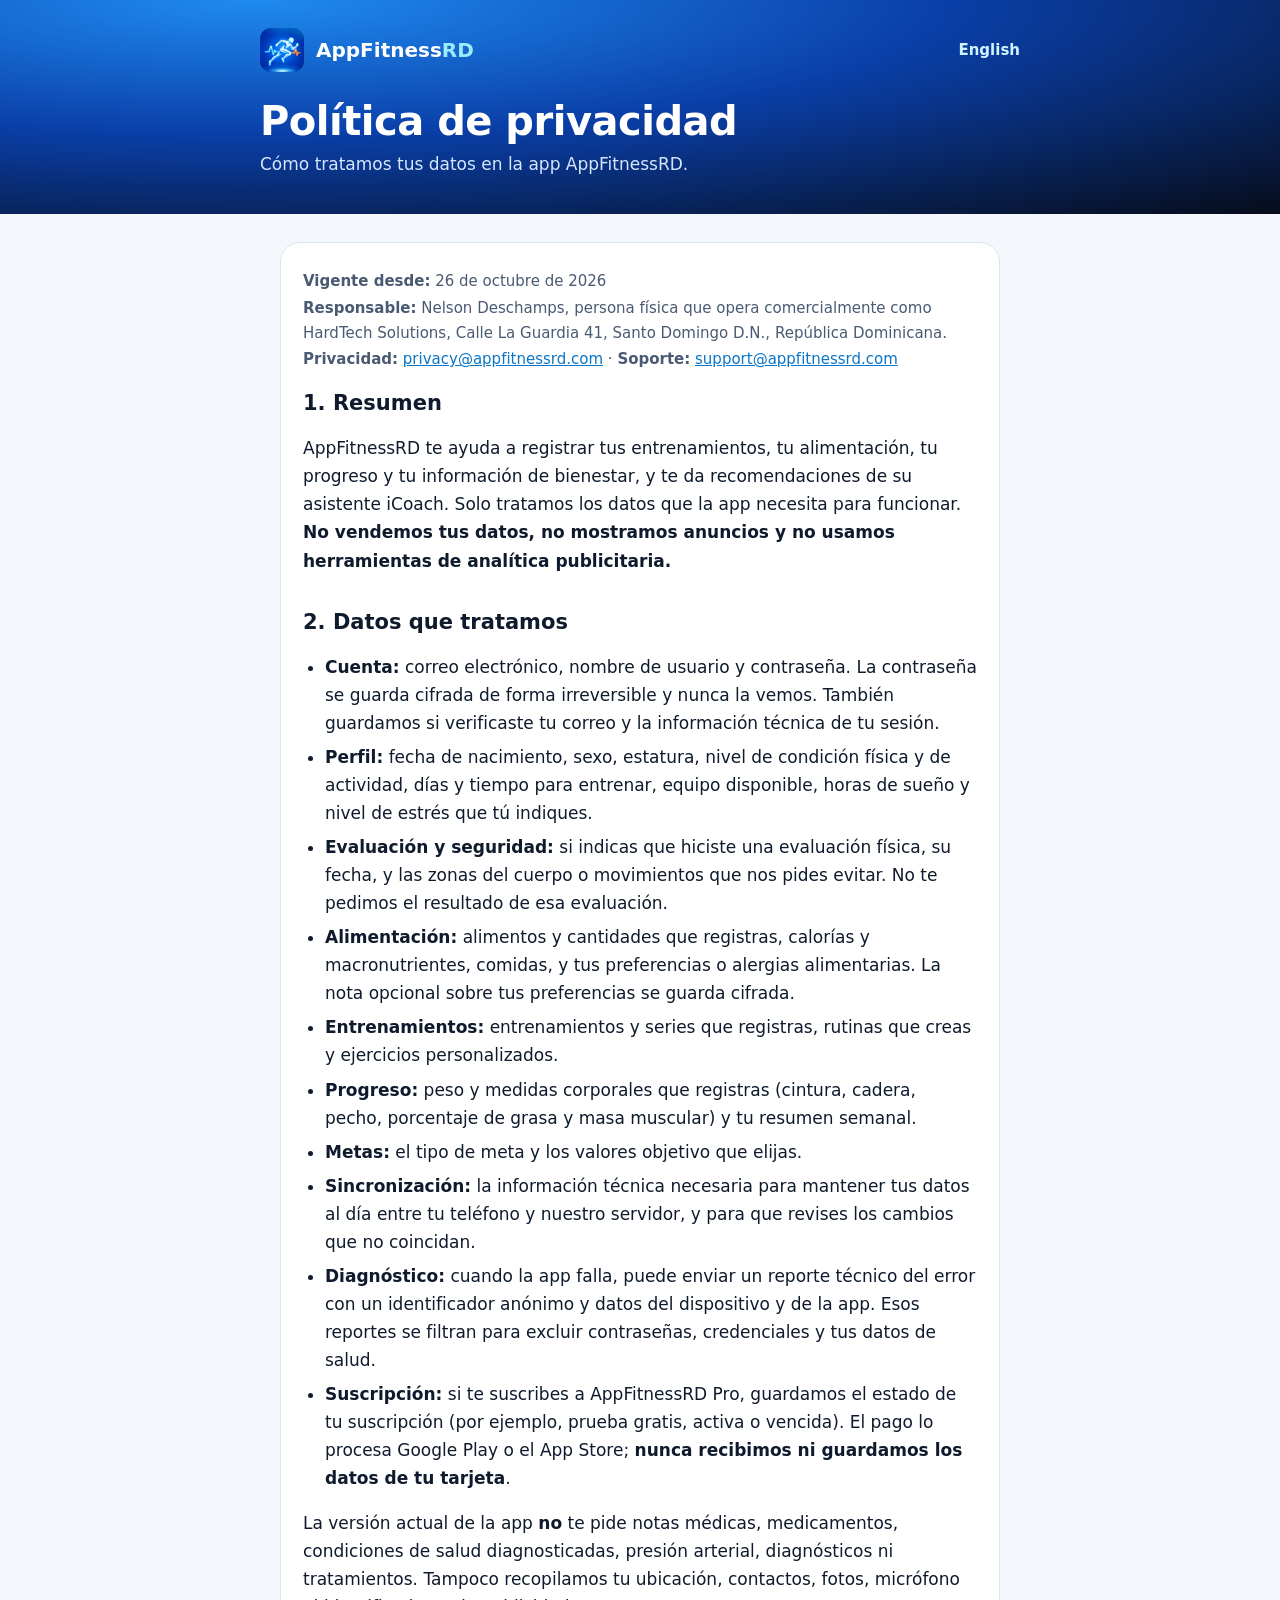
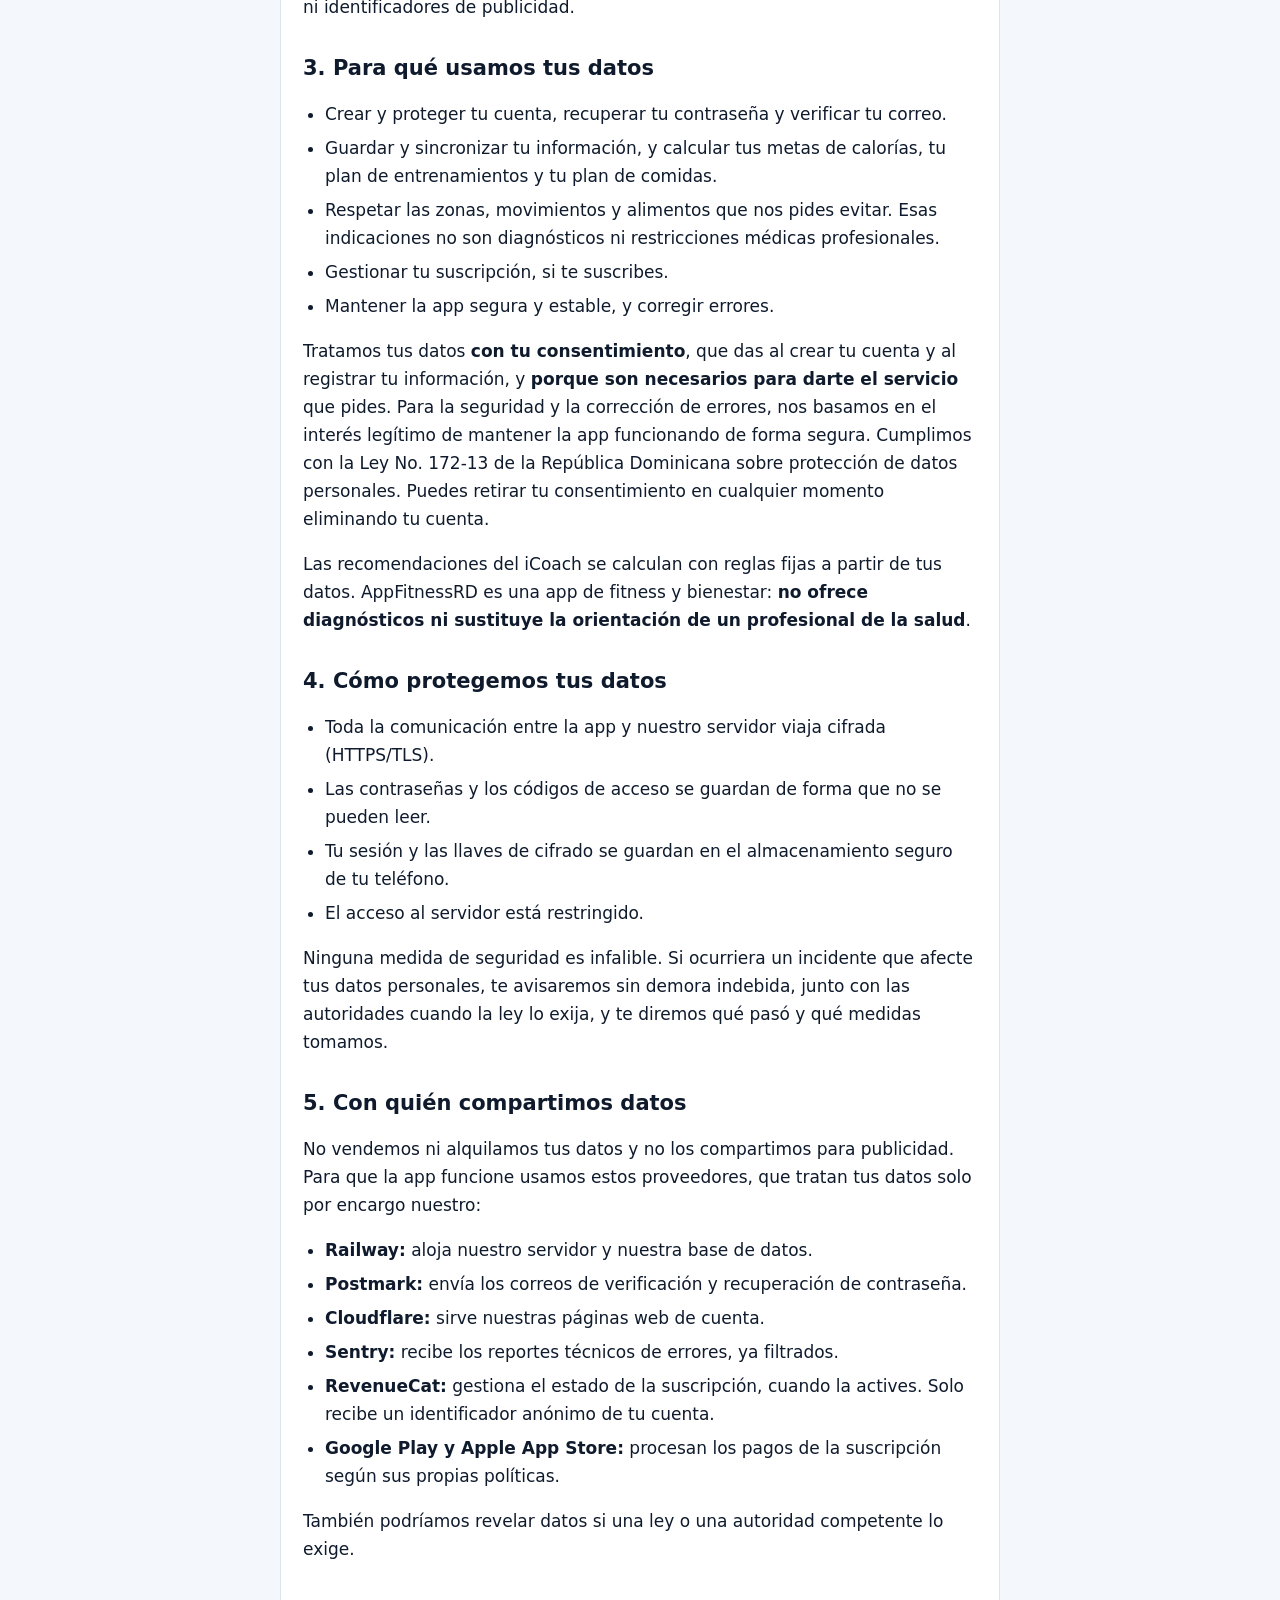
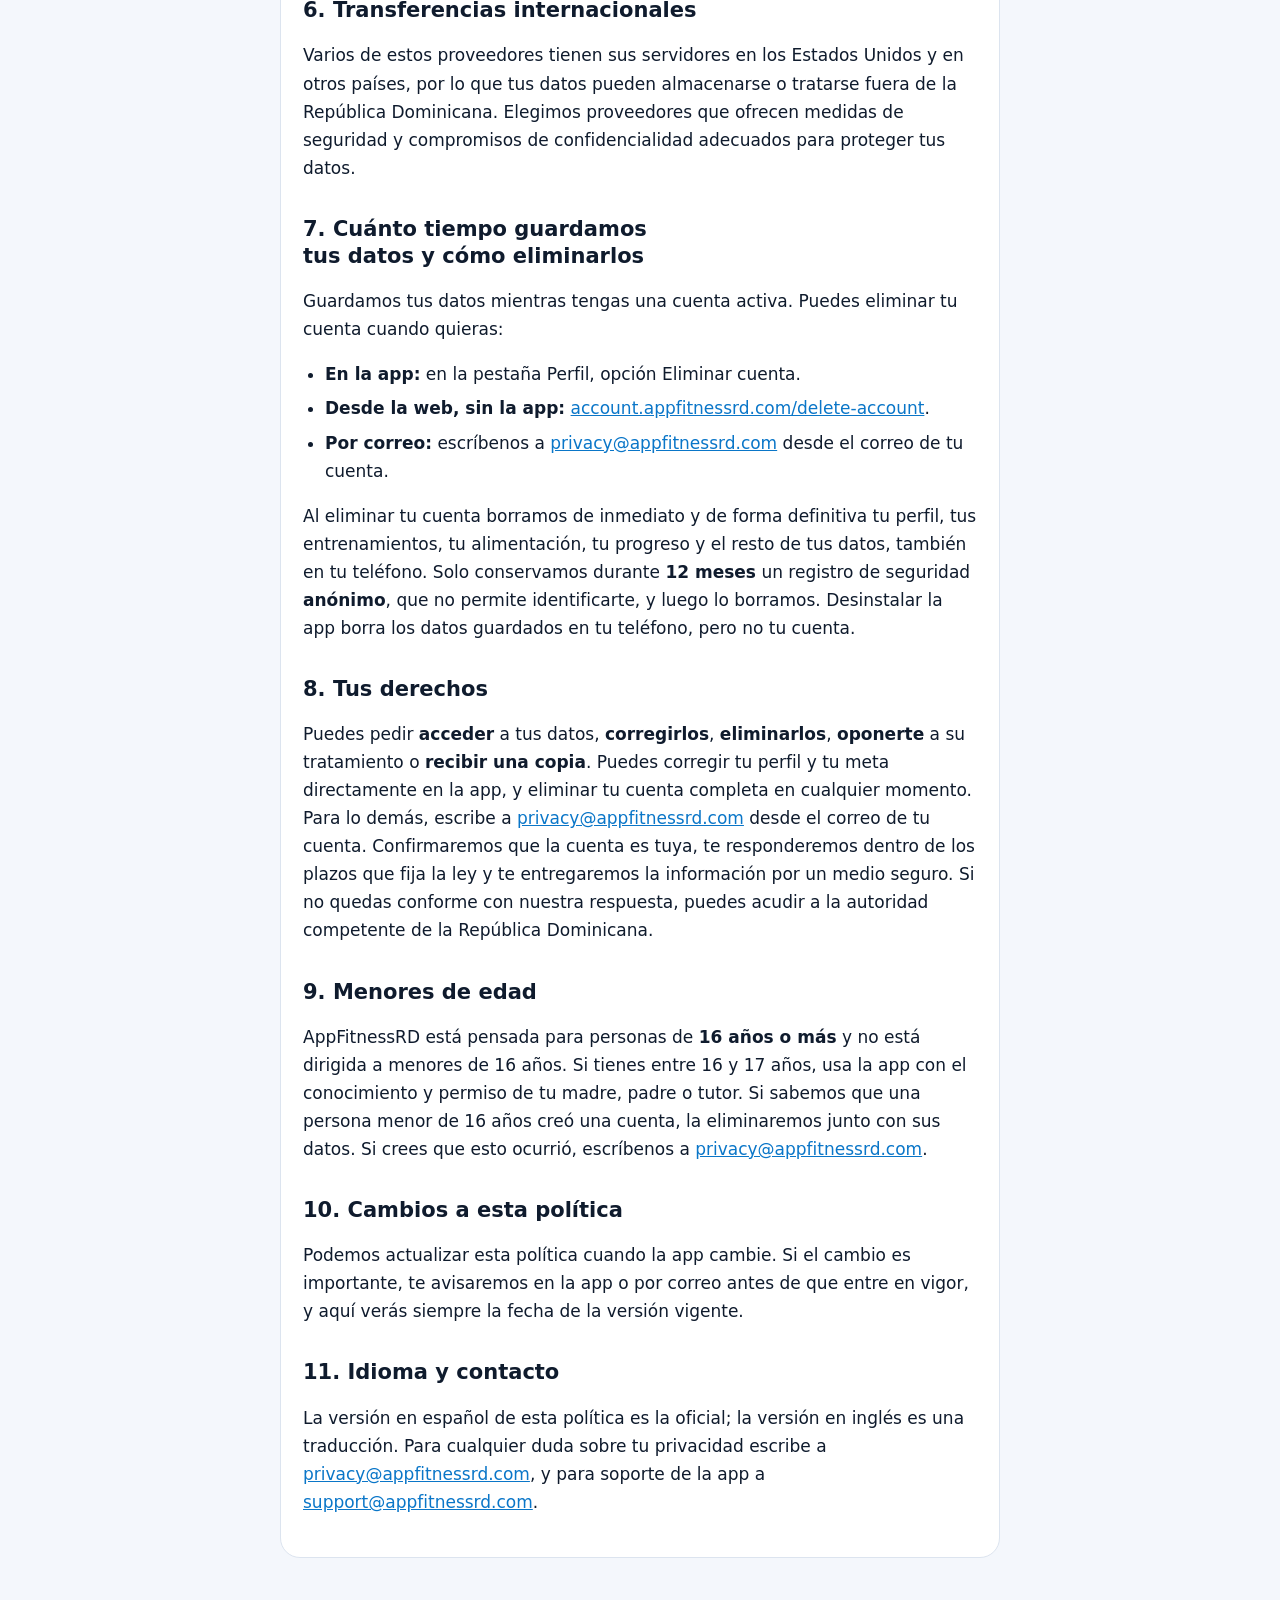
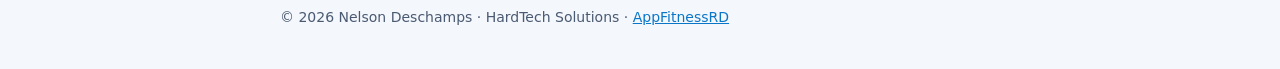
==== privacidad/index.html @ 97ac4ba0 "Publish AppFitnessRD site with the privacy policy (ES/EN) Co-Authored-By: Claude Opus 5.5 <noreply@a" ====
<!doctype html>
<html lang="es">
<head>
<meta charset="utf-8">
<meta name="viewport" content="width=device-width, initial-scale=1, viewport-fit=cover">
<title>Política de privacidad · AppFitnessRD</title>
<meta name="description" content="Política de privacidad de AppFitnessRD: qué datos tratamos, para qué, con quién y cuáles son tus derechos.">
<link rel="icon" href="/img/icono.png">
<link rel="alternate" hreflang="en" href="https://appfitnessrd.com/en/privacy/">
<link rel="stylesheet" href="/estilo.css">
</head>
<body>
<header class="hero">
  <div class="hero-inner">
    <a class="lang" href="/en/privacy/" hreflang="en">English</a>
    <a class="brand" href="/"><img src="/img/icono.png" alt=""><span>AppFitness<b>RD</b></span></a>
    <h1>Política de privacidad</h1>
    <p>Cómo tratamos tus datos en la app AppFitnessRD.</p>
  </div>
</header>
<main>
<article class="card">
  <div class="meta">
    <div><strong>Vigente desde:</strong> 26 de octubre de 2026</div>
    <div><strong>Responsable:</strong> Nelson Deschamps, persona física que opera comercialmente como HardTech Solutions, Calle La Guardia 41, Santo Domingo D.N., República Dominicana.</div>
    <div><strong>Privacidad:</strong> <a href="mailto:privacy@appfitnessrd.com">privacy@appfitnessrd.com</a> · <strong>Soporte:</strong> <a href="mailto:support@appfitnessrd.com">support@appfitnessrd.com</a></div>
  </div>

  <h2>1. Resumen</h2>
  <p>AppFitnessRD te ayuda a registrar tus entrenamientos, tu alimentación, tu progreso y tu información de bienestar, y te da recomendaciones de su asistente iCoach. Solo tratamos los datos que la app necesita para funcionar. <strong>No vendemos tus datos, no mostramos anuncios y no usamos herramientas de analítica publicitaria.</strong></p>

  <h2>2. Datos que tratamos</h2>
  <ul>
    <li><strong>Cuenta:</strong> correo electrónico, nombre de usuario y contraseña. La contraseña se guarda cifrada de forma irreversible y nunca la vemos. También guardamos si verificaste tu correo y la información técnica de tu sesión.</li>
    <li><strong>Perfil:</strong> fecha de nacimiento, sexo, estatura, nivel de condición física y de actividad, días y tiempo para entrenar, equipo disponible, horas de sueño y nivel de estrés que tú indiques.</li>
    <li><strong>Evaluación y seguridad:</strong> si indicas que hiciste una evaluación física, su fecha, y las zonas del cuerpo o movimientos que nos pides evitar. No te pedimos el resultado de esa evaluación.</li>
    <li><strong>Alimentación:</strong> alimentos y cantidades que registras, calorías y macronutrientes, comidas, y tus preferencias o alergias alimentarias. La nota opcional sobre tus preferencias se guarda cifrada.</li>
    <li><strong>Entrenamientos:</strong> entrenamientos y series que registras, rutinas que creas y ejercicios personalizados.</li>
    <li><strong>Progreso:</strong> peso y medidas corporales que registras (cintura, cadera, pecho, porcentaje de grasa y masa muscular) y tu resumen semanal.</li>
    <li><strong>Metas:</strong> el tipo de meta y los valores objetivo que elijas.</li>
    <li><strong>Sincronización:</strong> la información técnica necesaria para mantener tus datos al día entre tu teléfono y nuestro servidor, y para que revises los cambios que no coincidan.</li>
    <li><strong>Diagnóstico:</strong> cuando la app falla, puede enviar un reporte técnico del error con un identificador anónimo y datos del dispositivo y de la app. Esos reportes se filtran para excluir contraseñas, credenciales y tus datos de salud.</li>
    <li><strong>Suscripción:</strong> si te suscribes a AppFitnessRD Pro, guardamos el estado de tu suscripción (por ejemplo, prueba gratis, activa o vencida). El pago lo procesa Google Play o el App Store; <strong>nunca recibimos ni guardamos los datos de tu tarjeta</strong>.</li>
  </ul>
  <p>La versión actual de la app <strong>no</strong> te pide notas médicas, medicamentos, condiciones de salud diagnosticadas, presión arterial, diagnósticos ni tratamientos. Tampoco recopilamos tu ubicación, contactos, fotos, micrófono ni identificadores de publicidad.</p>

  <h2>3. Para qué usamos tus datos</h2>
  <ul>
    <li>Crear y proteger tu cuenta, recuperar tu contraseña y verificar tu correo.</li>
    <li>Guardar y sincronizar tu información, y calcular tus metas de calorías, tu plan de entrenamientos y tu plan de comidas.</li>
    <li>Respetar las zonas, movimientos y alimentos que nos pides evitar. Esas indicaciones no son diagnósticos ni restricciones médicas profesionales.</li>
    <li>Gestionar tu suscripción, si te suscribes.</li>
    <li>Mantener la app segura y estable, y corregir errores.</li>
  </ul>
  <p>Tratamos tus datos <strong>con tu consentimiento</strong>, que das al crear tu cuenta y al registrar tu información, y <strong>porque son necesarios para darte el servicio</strong> que pides. Para la seguridad y la corrección de errores, nos basamos en el interés legítimo de mantener la app funcionando de forma segura. Cumplimos con la Ley No. 172-13 de la República Dominicana sobre protección de datos personales. Puedes retirar tu consentimiento en cualquier momento eliminando tu cuenta.</p>
  <p>Las recomendaciones del iCoach se calculan con reglas fijas a partir de tus datos. AppFitnessRD es una app de fitness y bienestar: <strong>no ofrece diagnósticos ni sustituye la orientación de un profesional de la salud</strong>.</p>

  <h2>4. Cómo protegemos tus datos</h2>
  <ul>
    <li>Toda la comunicación entre la app y nuestro servidor viaja cifrada (HTTPS/TLS).</li>
    <li>Las contraseñas y los códigos de acceso se guardan de forma que no se pueden leer.</li>
    <li>Tu sesión y las llaves de cifrado se guardan en el almacenamiento seguro de tu teléfono.</li>
    <li>El acceso al servidor está restringido.</li>
  </ul>
  <p>Ninguna medida de seguridad es infalible. Si ocurriera un incidente que afecte tus datos personales, te avisaremos sin demora indebida, junto con las autoridades cuando la ley lo exija, y te diremos qué pasó y qué medidas tomamos.</p>

  <h2>5. Con quién compartimos datos</h2>
  <p>No vendemos ni alquilamos tus datos y no los compartimos para publicidad. Para que la app funcione usamos estos proveedores, que tratan tus datos solo por encargo nuestro:</p>
  <ul>
    <li><strong>Railway:</strong> aloja nuestro servidor y nuestra base de datos.</li>
    <li><strong>Postmark:</strong> envía los correos de verificación y recuperación de contraseña.</li>
    <li><strong>Cloudflare:</strong> sirve nuestras páginas web de cuenta.</li>
    <li><strong>Sentry:</strong> recibe los reportes técnicos de errores, ya filtrados.</li>
    <li><strong>RevenueCat:</strong> gestiona el estado de la suscripción, cuando la actives. Solo recibe un identificador anónimo de tu cuenta.</li>
    <li><strong>Google Play y Apple App Store:</strong> procesan los pagos de la suscripción según sus propias políticas.</li>
  </ul>
  <p>También podríamos revelar datos si una ley o una autoridad competente lo exige.</p>

  <h2>6. Transferencias internacionales</h2>
  <p>Varios de estos proveedores tienen sus servidores en los Estados Unidos y en otros países, por lo que tus datos pueden almacenarse o tratarse fuera de la República Dominicana. Elegimos proveedores que ofrecen medidas de seguridad y compromisos de confidencialidad adecuados para proteger tus datos.</p>

  <h2>7. Cuánto tiempo guardamos tus datos y cómo eliminarlos</h2>
  <p>Guardamos tus datos mientras tengas una cuenta activa. Puedes eliminar tu cuenta cuando quieras:</p>
  <ul>
    <li><strong>En la app:</strong> en la pestaña Perfil, opción Eliminar cuenta.</li>
    <li><strong>Desde la web, sin la app:</strong> <a href="https://account.appfitnessrd.com/delete-account">account.appfitnessrd.com/delete-account</a>.</li>
    <li><strong>Por correo:</strong> escríbenos a <a href="mailto:privacy@appfitnessrd.com">privacy@appfitnessrd.com</a> desde el correo de tu cuenta.</li>
  </ul>
  <p>Al eliminar tu cuenta borramos de inmediato y de forma definitiva tu perfil, tus entrenamientos, tu alimentación, tu progreso y el resto de tus datos, también en tu teléfono. Solo conservamos durante <strong>12 meses</strong> un registro de seguridad <strong>anónimo</strong>, que no permite identificarte, y luego lo borramos. Desinstalar la app borra los datos guardados en tu teléfono, pero no tu cuenta.</p>

  <h2>8. Tus derechos</h2>
  <p>Puedes pedir <strong>acceder</strong> a tus datos, <strong>corregirlos</strong>, <strong>eliminarlos</strong>, <strong>oponerte</strong> a su tratamiento o <strong>recibir una copia</strong>. Puedes corregir tu perfil y tu meta directamente en la app, y eliminar tu cuenta completa en cualquier momento. Para lo demás, escribe a <a href="mailto:privacy@appfitnessrd.com">privacy@appfitnessrd.com</a> desde el correo de tu cuenta. Confirmaremos que la cuenta es tuya, te responderemos dentro de los plazos que fija la ley y te entregaremos la información por un medio seguro. Si no quedas conforme con nuestra respuesta, puedes acudir a la autoridad competente de la República Dominicana.</p>

  <h2>9. Menores de edad</h2>
  <p>AppFitnessRD está pensada para personas de <strong>16 años o más</strong> y no está dirigida a menores de 16 años. Si tienes entre 16 y 17 años, usa la app con el conocimiento y permiso de tu madre, padre o tutor. Si sabemos que una persona menor de 16 años creó una cuenta, la eliminaremos junto con sus datos. Si crees que esto ocurrió, escríbenos a <a href="mailto:privacy@appfitnessrd.com">privacy@appfitnessrd.com</a>.</p>

  <h2>10. Cambios a esta política</h2>
  <p>Podemos actualizar esta política cuando la app cambie. Si el cambio es importante, te avisaremos en la app o por correo antes de que entre en vigor, y aquí verás siempre la fecha de la versión vigente.</p>

  <h2>11. Idioma y contacto</h2>
  <p>La versión en español de esta política es la oficial; la versión en inglés es una traducción. Para cualquier duda sobre tu privacidad escribe a <a href="mailto:privacy@appfitnessrd.com">privacy@appfitnessrd.com</a>, y para soporte de la app a <a href="mailto:support@appfitnessrd.com">support@appfitnessrd.com</a>.</p>
</article>
</main>
<footer>© 2026 Nelson Deschamps · HardTech Solutions · <a href="/">AppFitnessRD</a></footer>
</body>
</html>
---- estilo.css ----
/* AppFitnessRD public site: brand navy header, readable legal text, light and dark */
:root {
  --bg: #f4f7fc;
  --card: #ffffff;
  --text: #0f1b2d;
  --muted: #4a5a72;
  --line: #dce4ef;
  --brand: #0a66c2;
  --accent: #0a76c8;
  --stage-a: #0a3fa8;
  --stage-b: #060a14;
  color-scheme: light;
}
@media (prefers-color-scheme: dark) {
  :root {
    --bg: #060a14;
    --card: #0d1628;
    --text: #e6edf7;
    --muted: #a9b8cd;
    --line: #1e2c44;
    --brand: #67e8f9;
    --accent: #67e8f9;
    color-scheme: dark;
  }
}
* { box-sizing: border-box; }
html { -webkit-text-size-adjust: 100%; }
body {
  margin: 0;
  background: var(--bg);
  color: var(--text);
  font: 17px/1.65 "Inter", "Segoe UI", system-ui, -apple-system, Roboto, Arial, sans-serif;
}
a { color: var(--accent); }
a:focus-visible { outline: 3px solid #38b6f5; outline-offset: 2px; border-radius: 4px; }
.hero {
  color: #fff;
  background: radial-gradient(120% 140% at 20% 0%, #1f8bf0 0%, var(--stage-a) 45%, var(--stage-b) 100%);
  padding: 28px max(20px, env(safe-area-inset-left, 0px)) 36px;
}
.hero-inner, main, footer { max-width: 760px; margin: 0 auto; }
.brand { display: flex; align-items: center; gap: 12px; color: #fff; text-decoration: none; font-weight: 800; font-size: 20px; }
.brand img { width: 44px; height: 44px; border-radius: 11px; }
.brand span b { color: #9bebff; }
.hero h1 { margin: 26px 0 6px; font-size: clamp(28px, 6vw, 40px); line-height: 1.15; letter-spacing: -0.5px; }
.hero p { margin: 0; color: #d6e6ff; }
.lang { float: right; color: #cff4ff; font-size: 15px; font-weight: 600; text-decoration: none; padding: 10px 0; }
main {
  padding: 28px max(20px, env(safe-area-inset-left, 0px)) 48px;
}
.card { background: var(--card); border: 1px solid var(--line); border-radius: 20px; padding: 24px 22px; }
.meta { color: var(--muted); font-size: 15px; margin: 0 0 18px; }
.meta div { margin: 2px 0; }
h2 { font-size: 21px; line-height: 1.3; margin: 34px 0 8px; text-wrap: balance; }
h2:first-of-type { margin-top: 10px; }
p, li { max-width: 68ch; }
ul { padding-left: 22px; }
li { margin: 6px 0; }
footer { color: var(--muted); font-size: 14px; padding: 0 max(20px, env(safe-area-inset-left, 0px)) 40px; }
.home-actions { display: flex; flex-wrap: wrap; gap: 12px; margin-top: 18px; }
.btn { display: inline-block; padding: 12px 18px; border-radius: 14px; background: linear-gradient(90deg, #0a57c2, #0a76c8); color: #fff; font-weight: 700; text-decoration: none; }
.btn.secondary { background: transparent; border: 1px solid var(--line); color: var(--text); }
.banner { width: 100%; height: auto; border-radius: 18px; display: block; margin-top: 22px; }
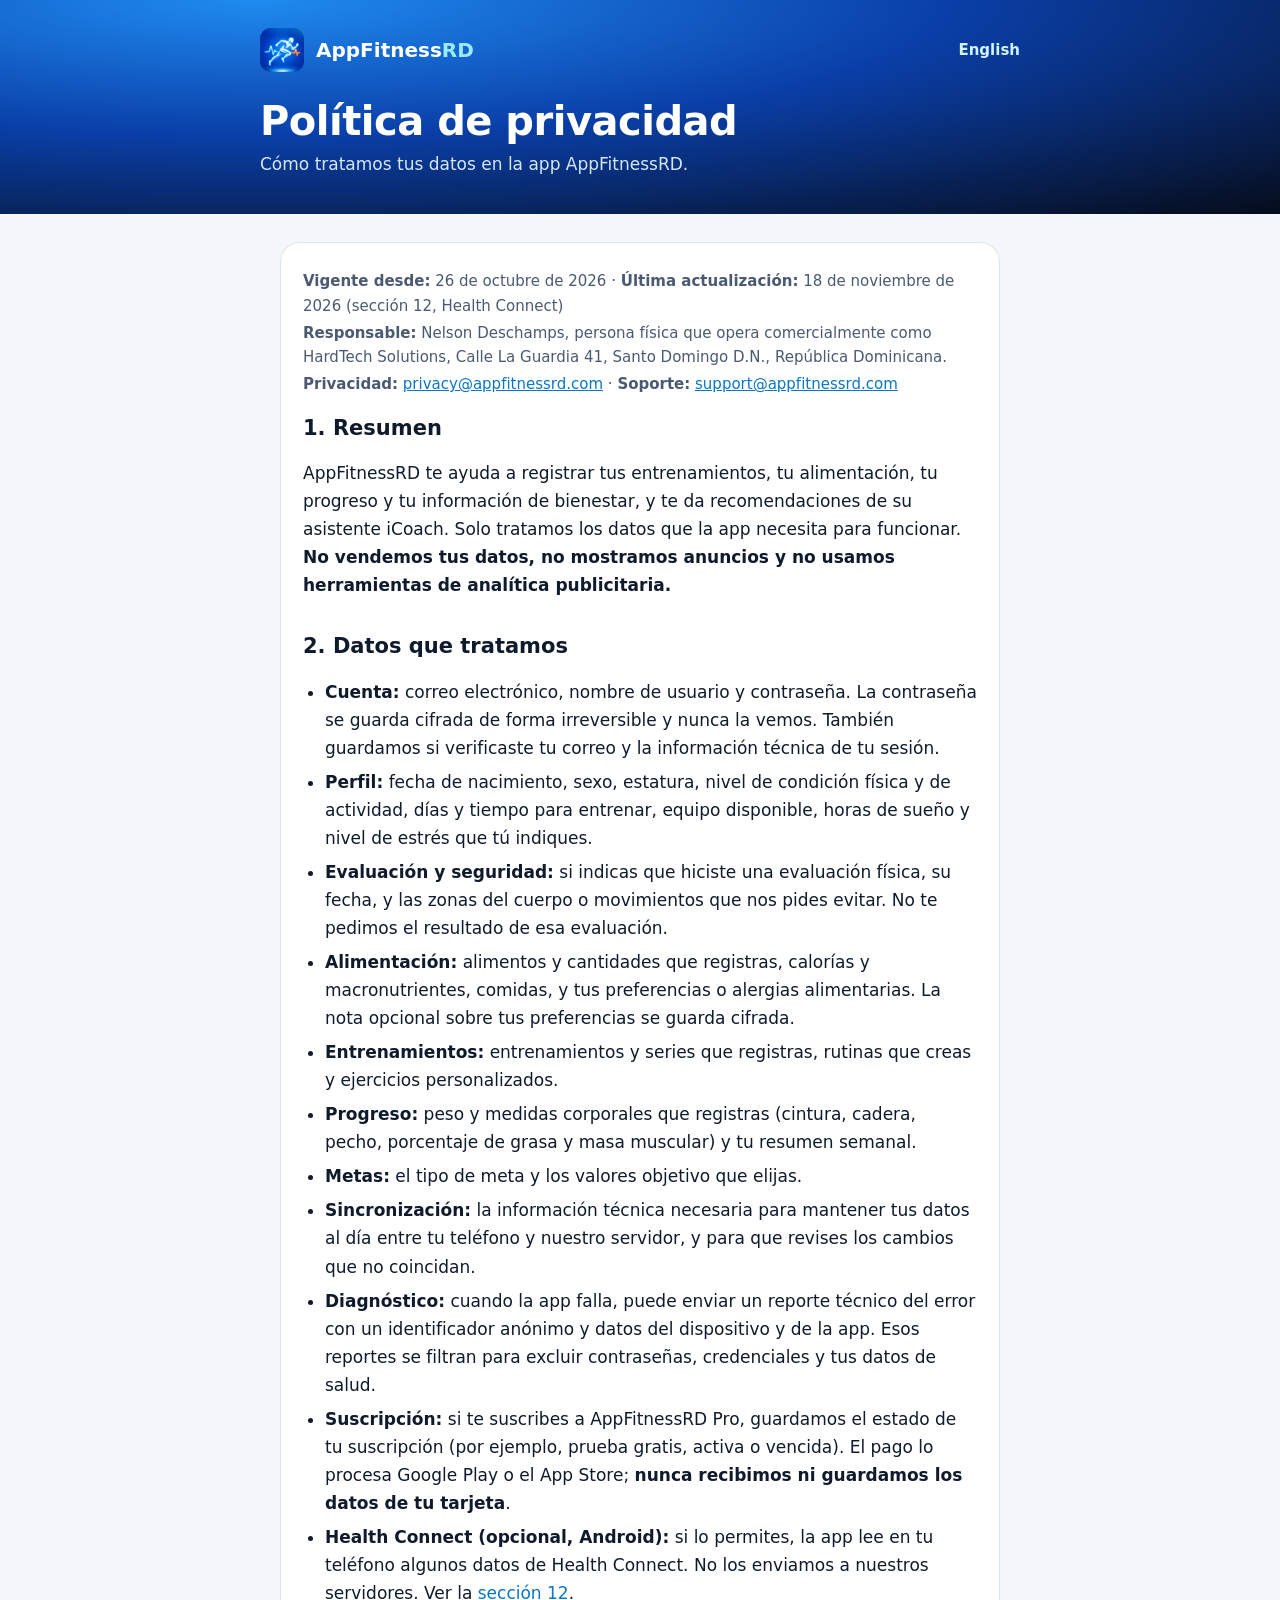
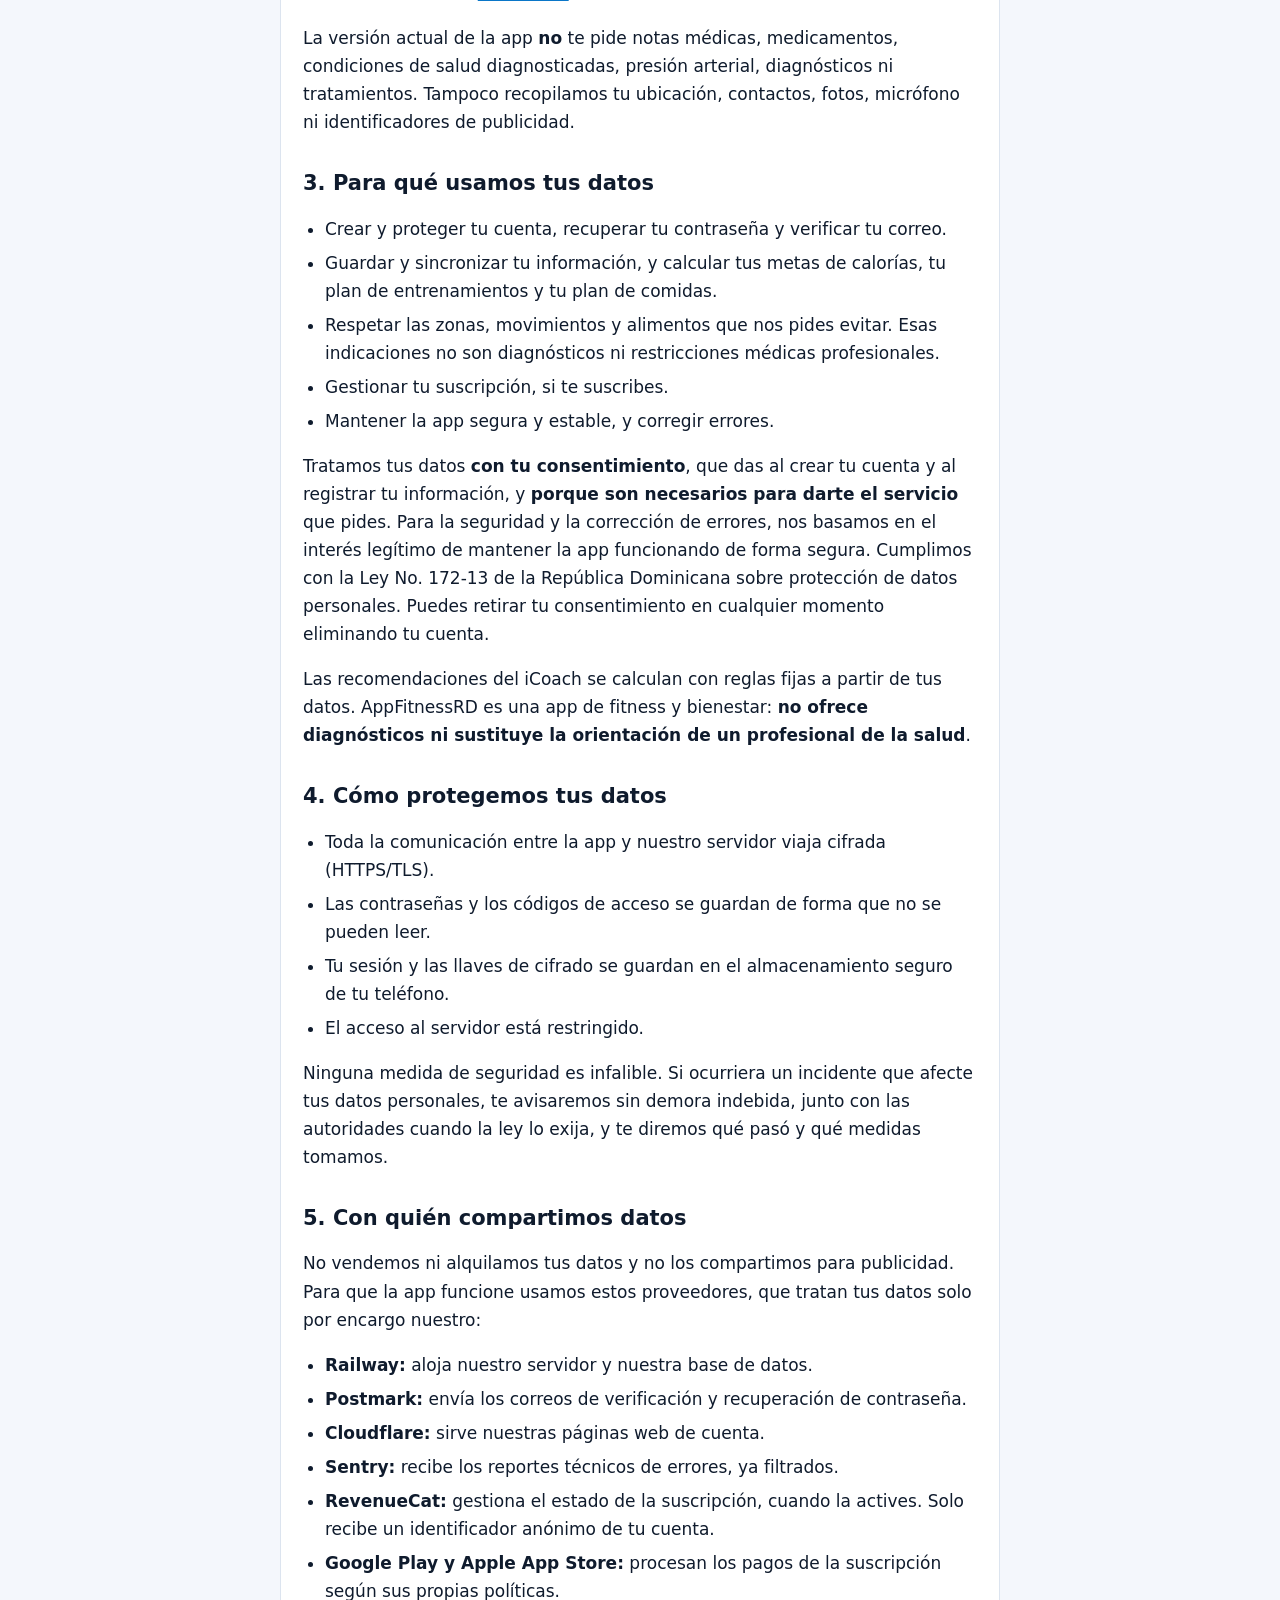
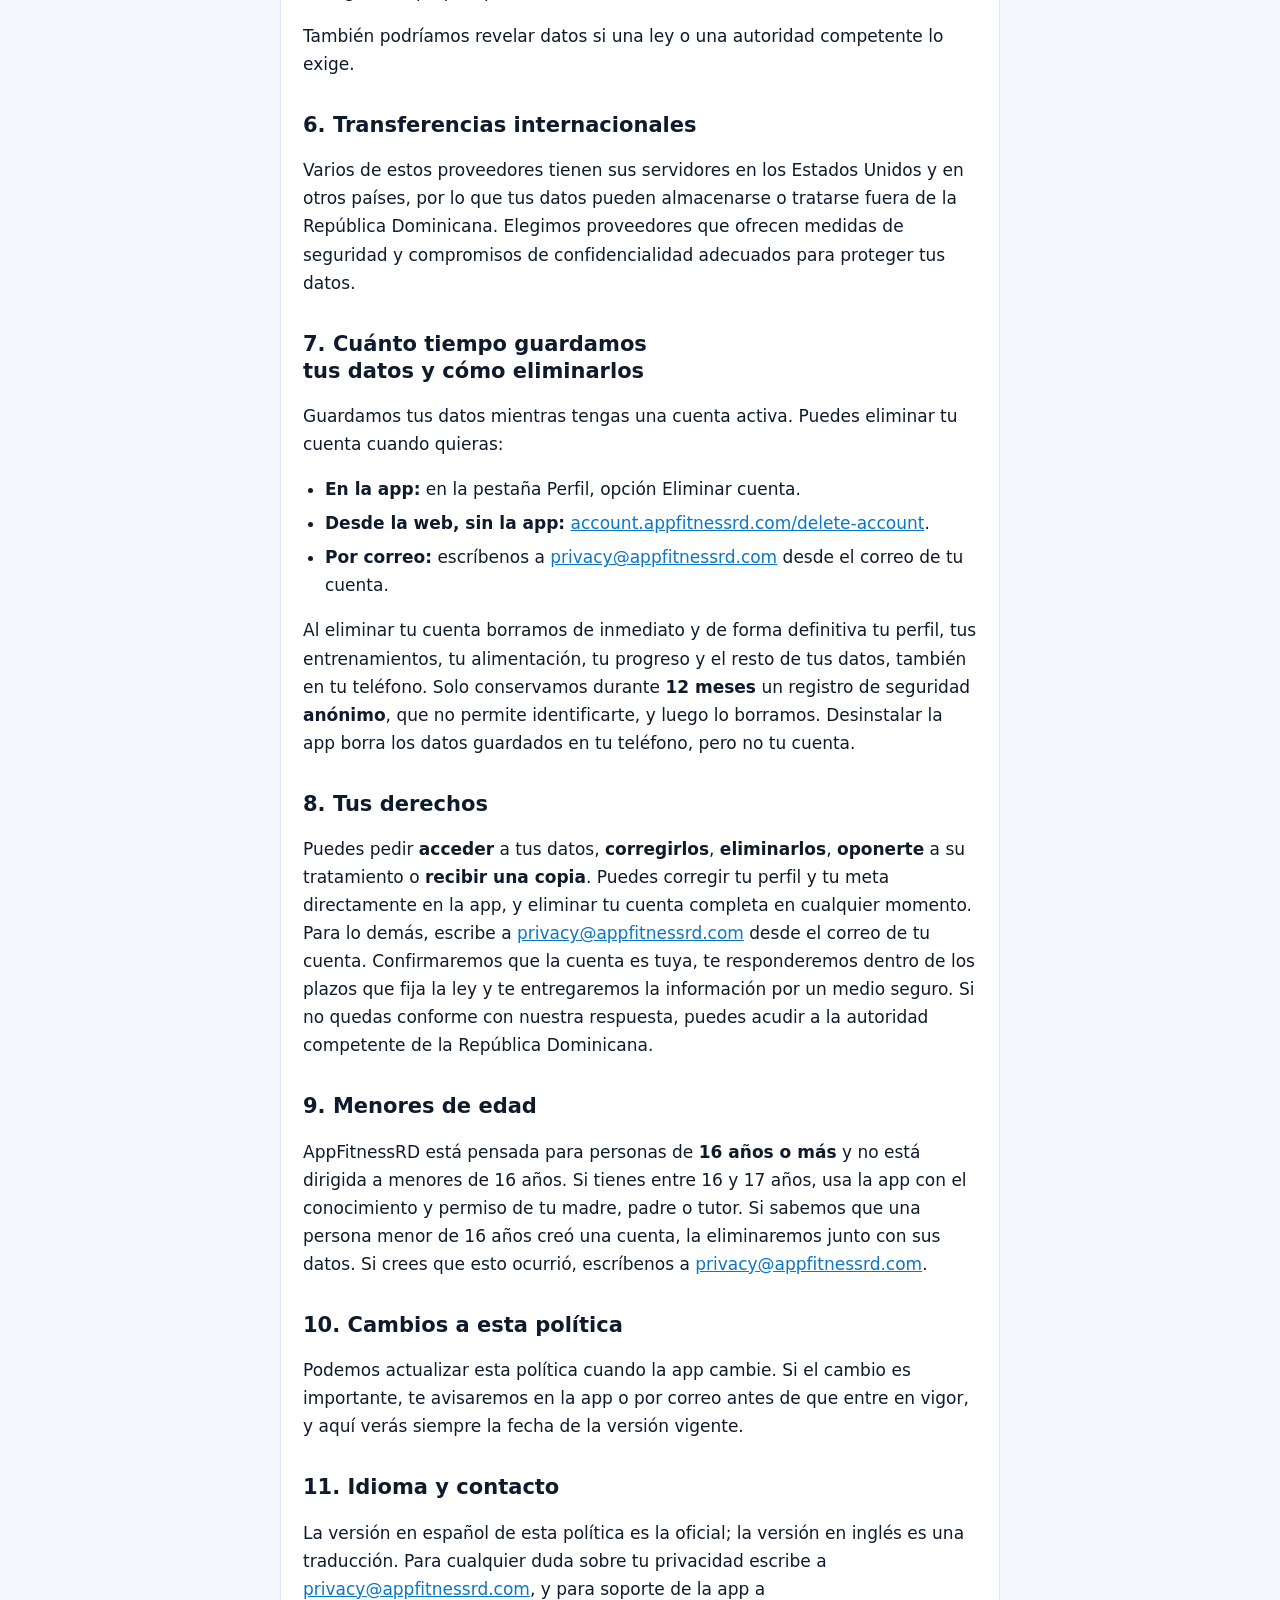
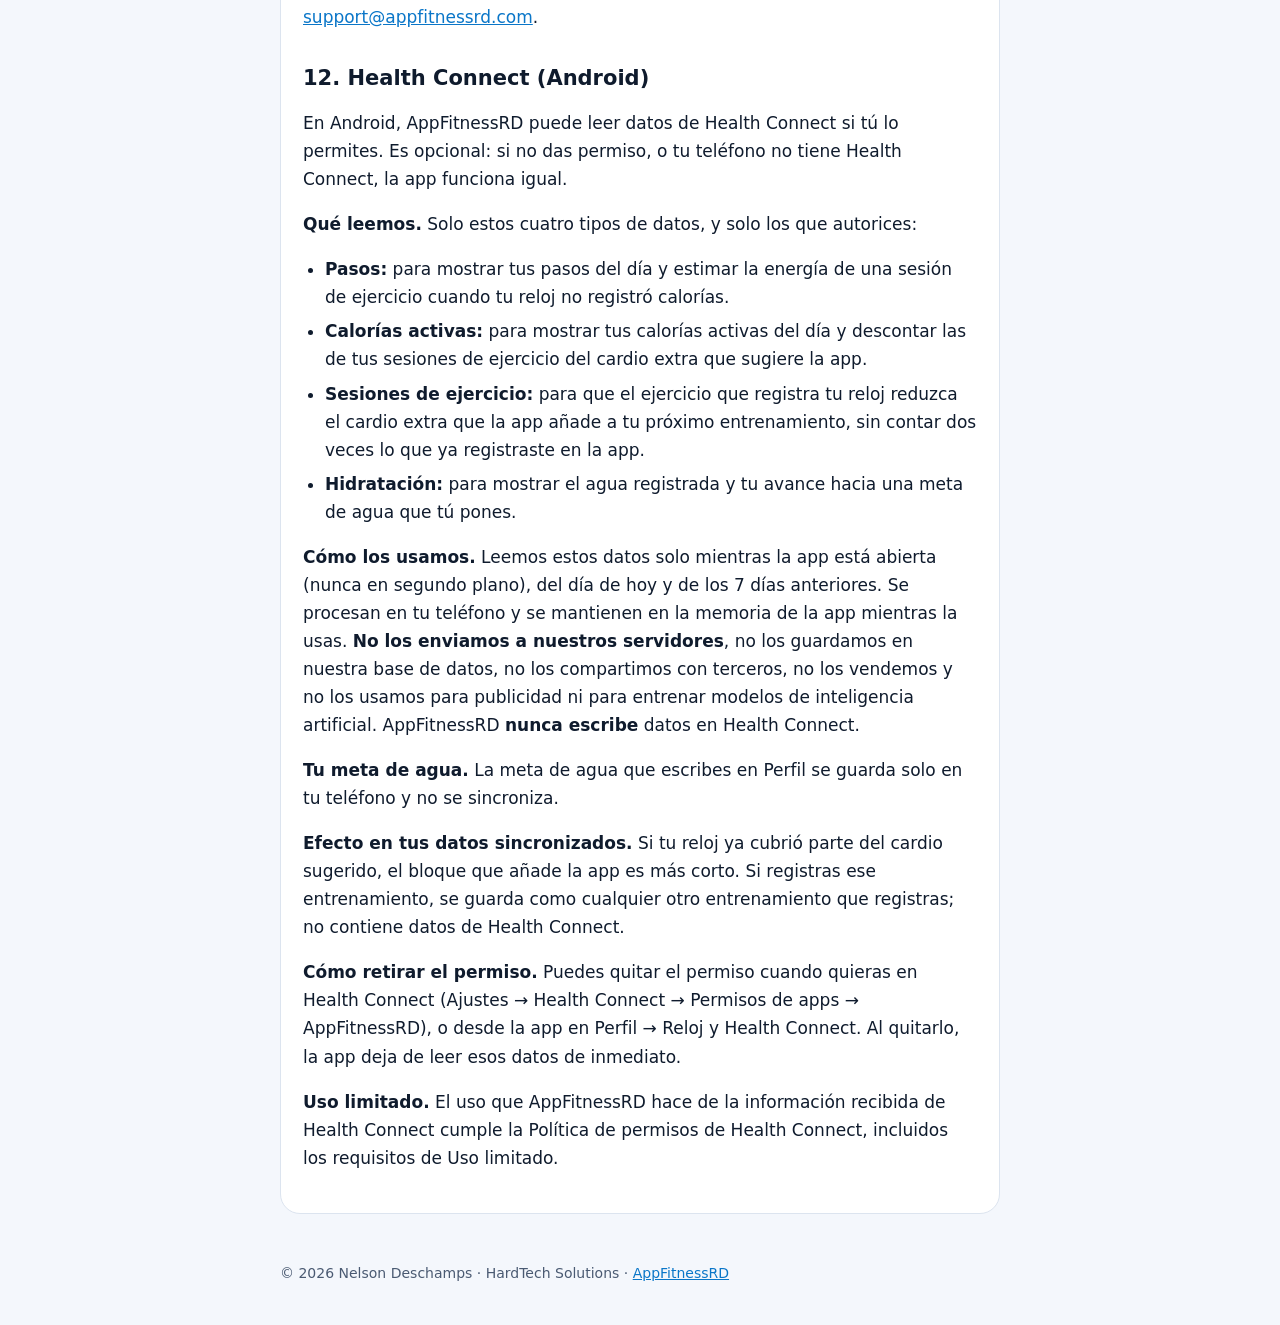
==== commit bdc4c013: "Add Health Connect section (12) to the privacy policy (ES/EN) Counsel-approved text. Adds the Limite" ====
--- a/privacidad/index.html
+++ b/privacidad/index.html
@@ -21,7 +21,7 @@
 <main>
 <article class="card">
   <div class="meta">
-    <div><strong>Vigente desde:</strong> 26 de octubre de 2026</div>
+    <div><strong>Vigente desde:</strong> 26 de octubre de 2026 · <strong>Última actualización:</strong> 18 de noviembre de 2026 (sección 12, Health Connect)</div>
     <div><strong>Responsable:</strong> Nelson Deschamps, persona física que opera comercialmente como HardTech Solutions, Calle La Guardia 41, Santo Domingo D.N., República Dominicana.</div>
     <div><strong>Privacidad:</strong> <a href="mailto:privacy@appfitnessrd.com">privacy@appfitnessrd.com</a> · <strong>Soporte:</strong> <a href="mailto:support@appfitnessrd.com">support@appfitnessrd.com</a></div>
   </div>
@@ -41,6 +41,7 @@
     <li><strong>Sincronización:</strong> la información técnica necesaria para mantener tus datos al día entre tu teléfono y nuestro servidor, y para que revises los cambios que no coincidan.</li>
     <li><strong>Diagnóstico:</strong> cuando la app falla, puede enviar un reporte técnico del error con un identificador anónimo y datos del dispositivo y de la app. Esos reportes se filtran para excluir contraseñas, credenciales y tus datos de salud.</li>
     <li><strong>Suscripción:</strong> si te suscribes a AppFitnessRD Pro, guardamos el estado de tu suscripción (por ejemplo, prueba gratis, activa o vencida). El pago lo procesa Google Play o el App Store; <strong>nunca recibimos ni guardamos los datos de tu tarjeta</strong>.</li>
+    <li><strong>Health Connect (opcional, Android):</strong> si lo permites, la app lee en tu teléfono algunos datos de Health Connect. No los enviamos a nuestros servidores. Ver la <a href="#health-connect">sección 12</a>.</li>
   </ul>
   <p>La versión actual de la app <strong>no</strong> te pide notas médicas, medicamentos, condiciones de salud diagnosticadas, presión arterial, diagnósticos ni tratamientos. Tampoco recopilamos tu ubicación, contactos, fotos, micrófono ni identificadores de publicidad.</p>
 
@@ -99,6 +100,21 @@
 
   <h2>11. Idioma y contacto</h2>
   <p>La versión en español de esta política es la oficial; la versión en inglés es una traducción. Para cualquier duda sobre tu privacidad escribe a <a href="mailto:privacy@appfitnessrd.com">privacy@appfitnessrd.com</a>, y para soporte de la app a <a href="mailto:support@appfitnessrd.com">support@appfitnessrd.com</a>.</p>
+
+  <h2 id="health-connect">12. Health Connect (Android)</h2>
+  <p>En Android, AppFitnessRD puede leer datos de Health Connect si tú lo permites. Es opcional: si no das permiso, o tu teléfono no tiene Health Connect, la app funciona igual.</p>
+  <p><strong>Qué leemos.</strong> Solo estos cuatro tipos de datos, y solo los que autorices:</p>
+  <ul>
+    <li><strong>Pasos:</strong> para mostrar tus pasos del día y estimar la energía de una sesión de ejercicio cuando tu reloj no registró calorías.</li>
+    <li><strong>Calorías activas:</strong> para mostrar tus calorías activas del día y descontar las de tus sesiones de ejercicio del cardio extra que sugiere la app.</li>
+    <li><strong>Sesiones de ejercicio:</strong> para que el ejercicio que registra tu reloj reduzca el cardio extra que la app añade a tu próximo entrenamiento, sin contar dos veces lo que ya registraste en la app.</li>
+    <li><strong>Hidratación:</strong> para mostrar el agua registrada y tu avance hacia una meta de agua que tú pones.</li>
+  </ul>
+  <p><strong>Cómo los usamos.</strong> Leemos estos datos solo mientras la app está abierta (nunca en segundo plano), del día de hoy y de los 7 días anteriores. Se procesan en tu teléfono y se mantienen en la memoria de la app mientras la usas. <strong>No los enviamos a nuestros servidores</strong>, no los guardamos en nuestra base de datos, no los compartimos con terceros, no los vendemos y no los usamos para publicidad ni para entrenar modelos de inteligencia artificial. AppFitnessRD <strong>nunca escribe</strong> datos en Health Connect.</p>
+  <p><strong>Tu meta de agua.</strong> La meta de agua que escribes en Perfil se guarda solo en tu teléfono y no se sincroniza.</p>
+  <p><strong>Efecto en tus datos sincronizados.</strong> Si tu reloj ya cubrió parte del cardio sugerido, el bloque que añade la app es más corto. Si registras ese entrenamiento, se guarda como cualquier otro entrenamiento que registras; no contiene datos de Health Connect.</p>
+  <p><strong>Cómo retirar el permiso.</strong> Puedes quitar el permiso cuando quieras en Health Connect (Ajustes → Health Connect → Permisos de apps → AppFitnessRD), o desde la app en Perfil → Reloj y Health Connect. Al quitarlo, la app deja de leer esos datos de inmediato.</p>
+  <p><strong>Uso limitado.</strong> El uso que AppFitnessRD hace de la información recibida de Health Connect cumple la Política de permisos de Health Connect, incluidos los requisitos de Uso limitado.</p>
 </article>
 </main>
 <footer>© 2026 Nelson Deschamps · HardTech Solutions · <a href="/">AppFitnessRD</a></footer>
